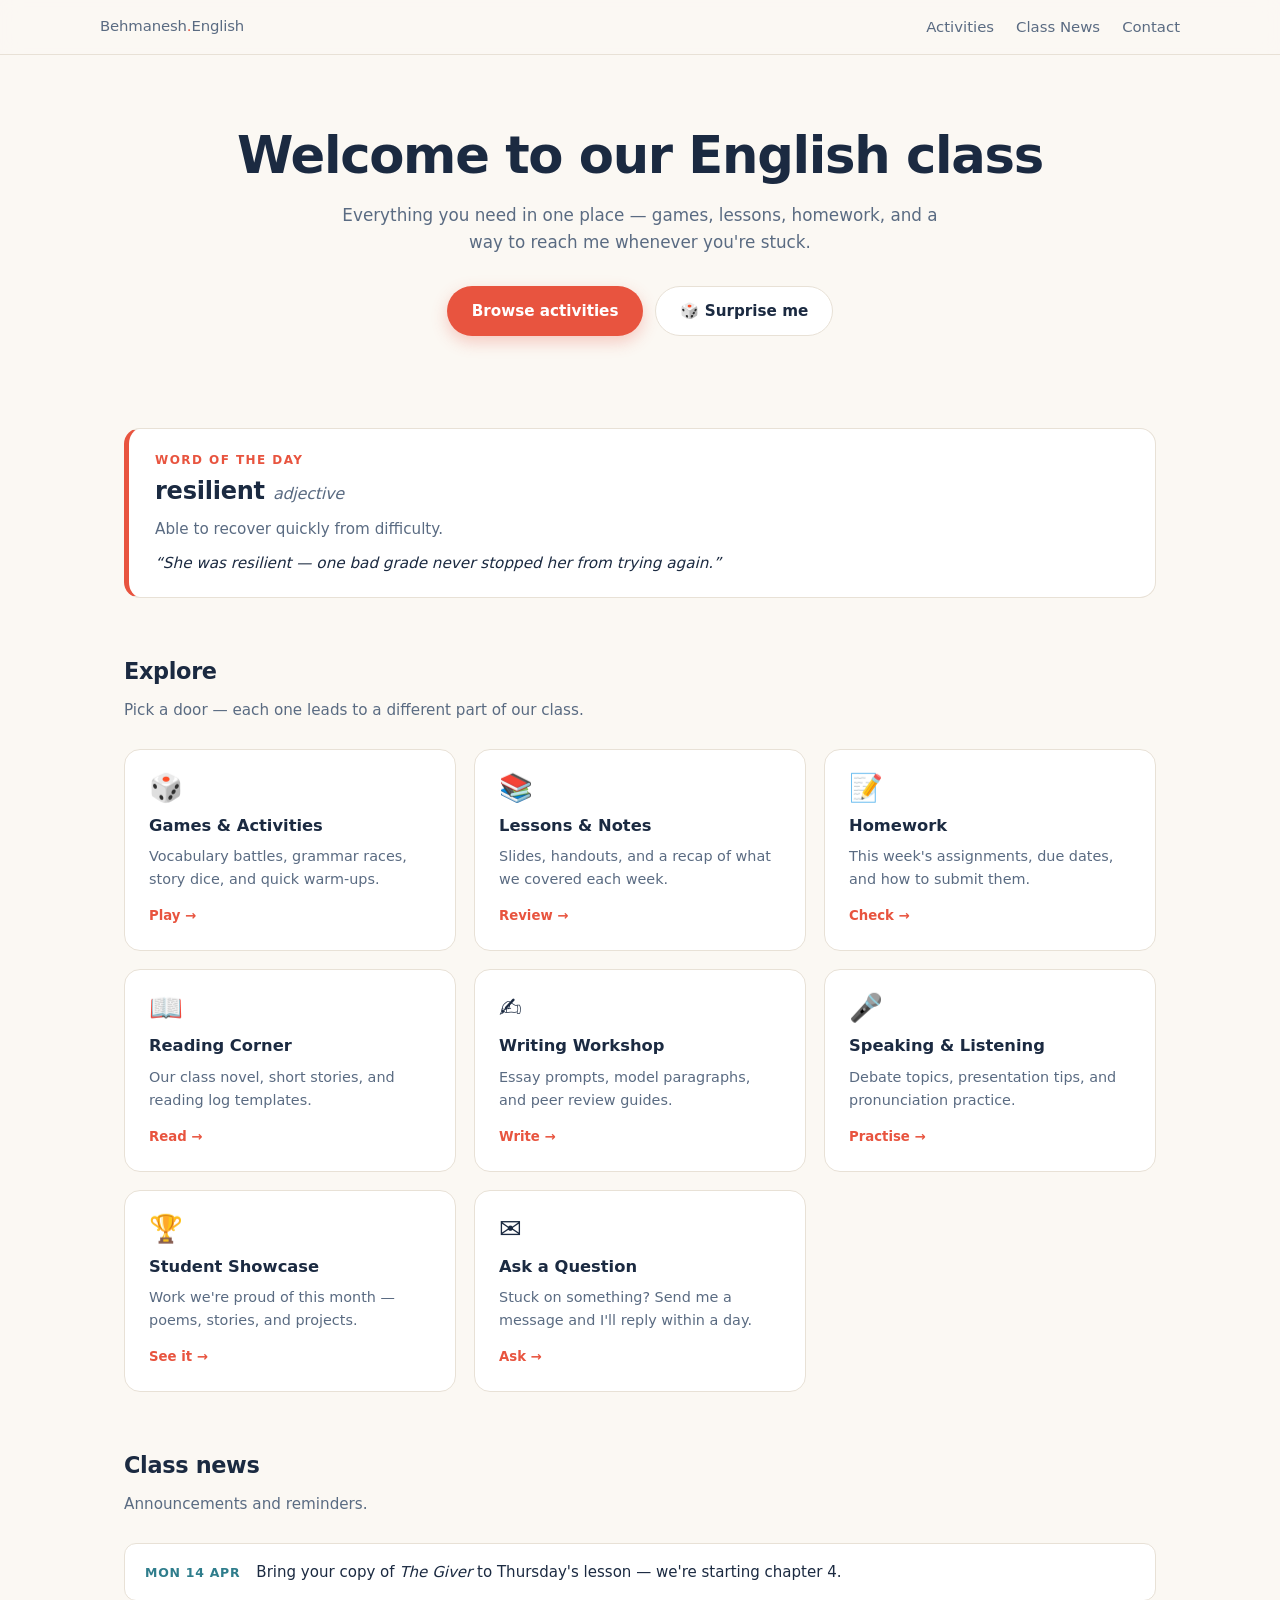
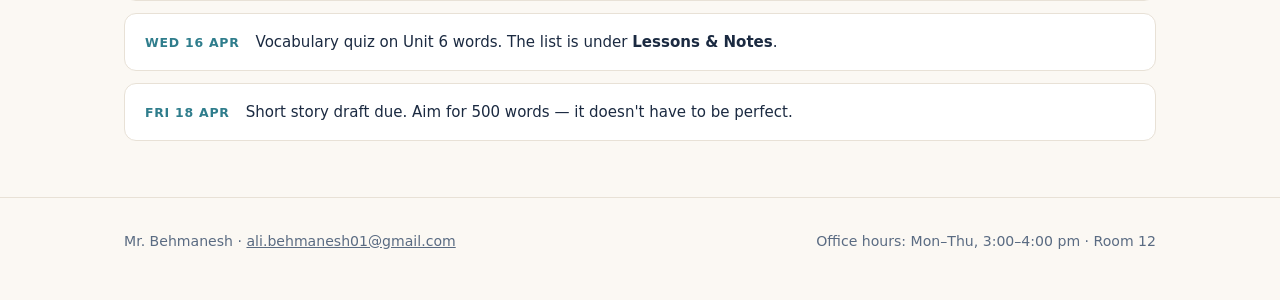
==== index.html @ 938a4d3a "Initial commit: Behmanesh.English — landing page, games hub, and ACG" ====
<!-- index.html -->
<!DOCTYPE html>
<html lang="en">
<head>
  <meta charset="UTF-8" />
  <meta name="viewport" content="width=device-width, initial-scale=1" />
  <title>Mr. Behmanesh's English Class</title>
  <link rel="stylesheet" href="style.css" />
</head>
<body>

<header>
  <div class="wrap nav">
    <a class="brand" href="#">Behmanesh<span>.</span>English</a>
    <ul>
      <li><a href="#activities">Activities</a></li>
      <li><a href="#news">Class News</a></li>
      <li><a href="#contact">Contact</a></li>
    </ul>
  </div>
</header>

<main class="wrap">

  <section class="hero">
    <!-- <span class="eyebrow">Room 12 · Grade 9</span> -->
    <h1>Welcome to our English class</h1>
    <p>Everything you need in one place — games, lessons, homework, and a way to reach me whenever you're stuck.</p>
    <div class="actions">
      <a href="#activities" class="btn btn-primary">Browse activities</a>
      <button id="surprise" class="btn btn-ghost" type="button">🎲 Surprise me</button>
    </div>
    <p class="surprise" id="surpriseOut" aria-live="polite"></p>
  </section>

  <div class="wotd">
    <div class="wotd-body">
      <div class="wotd-label">Word of the day</div>
      <h3><span id="wotd-word">—</span> <span class="pos" id="wotd-pos"></span></h3>
      <p id="wotd-def"></p>
      <p class="example" id="wotd-ex"></p>
    </div>
  </div>

  <section id="activities">
    <h2>Explore</h2>
    <p class="section-sub">Pick a door — each one leads to a different part of our class.</p>
    <div class="grid">

      <a class="card" href="games/index.html">
        <span class="card-icon">🎲</span>
        <h3>Games &amp; Activities</h3>
        <p>Vocabulary battles, grammar races, story dice, and quick warm-ups.</p>
        <span class="card-link">Play →</span>
      </a>

      <a class="card" href="lessons.html">
        <span class="card-icon">📚</span>
        <h3>Lessons &amp; Notes</h3>
        <p>Slides, handouts, and a recap of what we covered each week.</p>
        <span class="card-link">Review →</span>
      </a>

      <a class="card" href="homework.html">
        <span class="card-icon">📝</span>
        <h3>Homework</h3>
        <p>This week's assignments, due dates, and how to submit them.</p>
        <span class="card-link">Check →</span>
      </a>

      <a class="card" href="reading.html">
        <span class="card-icon">📖</span>
        <h3>Reading Corner</h3>
        <p>Our class novel, short stories, and reading log templates.</p>
        <span class="card-link">Read →</span>
      </a>

      <a class="card" href="writing.html">
        <span class="card-icon">✍️</span>
        <h3>Writing Workshop</h3>
        <p>Essay prompts, model paragraphs, and peer review guides.</p>
        <span class="card-link">Write →</span>
      </a>

      <a class="card" href="speaking.html">
        <span class="card-icon">🎤</span>
        <h3>Speaking &amp; Listening</h3>
        <p>Debate topics, presentation tips, and pronunciation practice.</p>
        <span class="card-link">Practise →</span>
      </a>

      <a class="card" href="showcase.html">
        <span class="card-icon">🏆</span>
        <h3>Student Showcase</h3>
        <p>Work we're proud of this month — poems, stories, and projects.</p>
        <span class="card-link">See it →</span>
      </a>

      <a class="card" href="contact.html">
        <span class="card-icon">✉️</span>
        <h3>Ask a Question</h3>
        <p>Stuck on something? Send me a message and I'll reply within a day.</p>
        <span class="card-link">Ask →</span>
      </a>

    </div>
  </section>

  <section id="news">
    <h2>Class news</h2>
    <p class="section-sub">Announcements and reminders.</p>
    <ul class="news">
      <li>
        <time>Mon 14 Apr</time>
        <p>Bring your copy of <em>The Giver</em> to Thursday's lesson — we're starting chapter 4.</p>
      </li>
      <li>
        <time>Wed 16 Apr</time>
        <p>Vocabulary quiz on Unit 6 words. The list is under <strong>Lessons &amp; Notes</strong>.</p>
      </li>
      <li>
        <time>Fri 18 Apr</time>
        <p>Short story draft due. Aim for 500 words — it doesn't have to be perfect.</p>
      </li>
    </ul>
  </section>

</main>

<footer id="contact">
  <div class="wrap foot">
    <p>Mr. Behmanesh · <a href="mailto:ali.behmanesh01@gmail.com">ali.behmanesh01@gmail.com</a></p>
    <p>Office hours: Mon–Thu, 3:00–4:00 pm · Room 12</p>
  </div>
</footer>

<script src="script.js"></script>
</body>
</html>
---- style.css ----
/* style.css */
:root{
  --ink:#1b2a41;
  --ink-soft:#5a6b82;
  --accent:#e8543f;
  --teal:#2f7d8c;
  --bg:#fbf8f3;
  --card:#ffffff;
  --line:#e8e1d6;
  --radius:16px;
}
*{box-sizing:border-box;margin:0;padding:0}
body{
  font-family:system-ui,-apple-system,"Segoe UI",Roboto,sans-serif;
  background:var(--bg);
  color:var(--ink);
  line-height:1.6;
  -webkit-font-smoothing:antialiased;
}
.wrap{max-width:1080px;margin:0 auto;padding:0 24px}
a{color:inherit}

/* ---------- header ---------- */
header{
  position:sticky;top:0;z-index:20;
  background:rgba(251,248,243,.88);
  backdrop-filter:blur(10px);
  border-bottom:1px solid var(--line);
}
.nav{display:flex;align-items:center;justify-content:space-between;gap:20px;padding:14px 0;flex-wrap:wrap}
.brand{font-weight:800;letter-spacing:-.01em;font-size:1.05rem;text-decoration:none}
.brand span{color:var(--accent)}
.nav ul{display:flex;gap:22px;list-style:none;flex-wrap:wrap}
.nav a{text-decoration:none;font-size:.93rem;color:var(--ink-soft);font-weight:500}
.nav a:hover{color:var(--accent)}

/* ---------- hero ---------- */
.hero{padding:72px 0 48px;text-align:center}
/* .eyebrow{
  display:inline-block;font-size:.78rem;font-weight:700;letter-spacing:.12em;
  text-transform:uppercase;color:var(--teal);background:#e7f1f2;
  padding:6px 14px;border-radius:999px;margin-bottom:20px;
} */
h1{font-size:clamp(2rem,5.5vw,3.2rem);line-height:1.12;letter-spacing:-.025em;font-weight:800}
.hero p{max-width:600px;margin:18px auto 0;color:var(--ink-soft);font-size:1.05rem}
.actions{display:flex;gap:12px;justify-content:center;flex-wrap:wrap;margin-top:30px}
.btn{
  display:inline-block;padding:12px 24px;border-radius:999px;font-weight:600;
  font-size:.95rem;text-decoration:none;border:1px solid transparent;cursor:pointer;
  font-family:inherit;transition:transform .15s ease, box-shadow .15s ease, background .15s;
}
.btn:hover{transform:translateY(-2px)}
.btn-primary{background:var(--accent);color:#fff;box-shadow:0 6px 16px rgba(232,84,63,.28)}
.btn-primary:hover{background:#d9452f}
.btn-ghost{background:#fff;border-color:var(--line);color:var(--ink)}
.btn-ghost:hover{border-color:#cfc5b5}
.surprise{margin-top:22px;font-size:.95rem;color:var(--teal);font-weight:600;min-height:26px}

/* ---------- word of the day ---------- */
.wotd{
  display:flex;gap:20px;align-items:flex-start;flex-wrap:wrap;
  background:var(--card);border:1px solid var(--line);border-left:5px solid var(--accent);
  border-radius:var(--radius);padding:22px 26px;margin-bottom:56px;
}
.wotd-label{font-size:.75rem;font-weight:700;letter-spacing:.12em;text-transform:uppercase;color:var(--accent)}
.wotd h3{font-size:1.5rem;letter-spacing:-.01em;margin-top:2px}
.wotd .pos{font-style:italic;color:var(--ink-soft);font-weight:400;font-size:1rem}
.wotd p{color:var(--ink-soft);margin-top:6px;font-size:.95rem}
.wotd .example{color:var(--ink);font-style:italic;margin-top:10px}
.wotd-body{flex:1;min-width:240px}

/* ---------- sections ---------- */
section{padding-bottom:56px}
h2{font-size:1.4rem;letter-spacing:-.015em;margin-bottom:8px}
.section-sub{color:var(--ink-soft);font-size:.95rem;margin-bottom:26px}

.grid{display:grid;grid-template-columns:repeat(auto-fit,minmax(250px,1fr));gap:18px}
.card{
  display:flex;flex-direction:column;gap:6px;
  background:var(--card);border:1px solid var(--line);border-radius:var(--radius);
  padding:24px;text-decoration:none;
  transition:transform .18s ease, box-shadow .18s ease, border-color .18s ease;
}
.card:hover{transform:translateY(-4px);box-shadow:0 14px 28px rgba(27,42,65,.09);border-color:#dcd3c4}
.card-icon{font-size:1.7rem;line-height:1}
.card h3{font-size:1.02rem;margin-top:6px}
.card p{font-size:.9rem;color:var(--ink-soft);flex:1}
.card-link{font-size:.83rem;font-weight:700;color:var(--accent);margin-top:8px}

/* ---------- announcements ---------- */
.news{list-style:none;display:flex;flex-direction:column;gap:12px}
.news li{
  display:flex;gap:16px;align-items:baseline;
  background:var(--card);border:1px solid var(--line);border-radius:12px;padding:16px 20px;
}
.news time{font-size:.78rem;font-weight:700;color:var(--teal);white-space:nowrap;text-transform:uppercase;letter-spacing:.06em}
.news p{font-size:.94rem}

/* ---------- footer ---------- */
footer{border-top:1px solid var(--line);padding:32px 0 48px;color:var(--ink-soft);font-size:.88rem}
.foot{display:flex;justify-content:space-between;gap:16px;flex-wrap:wrap}

@media (max-width:560px){
  .hero{padding:48px 0 36px}
  .nav ul{gap:16px}
}
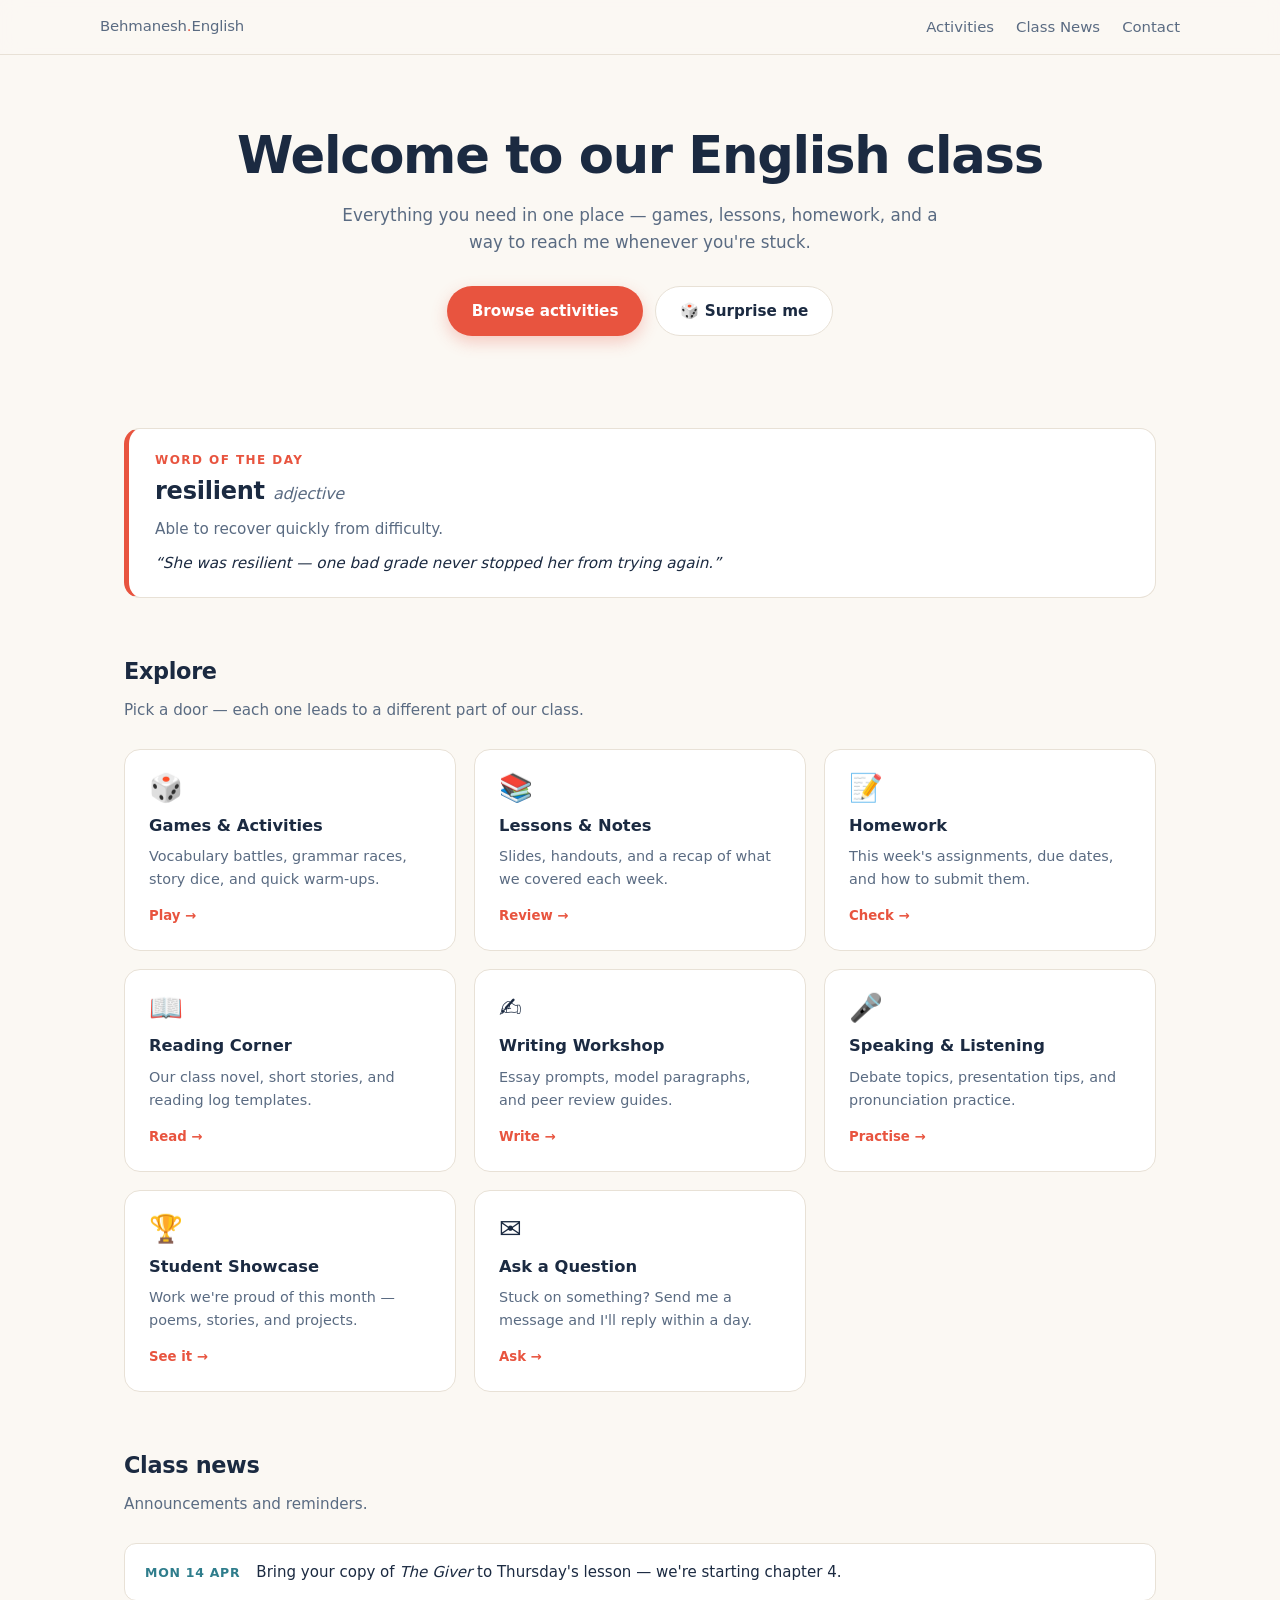
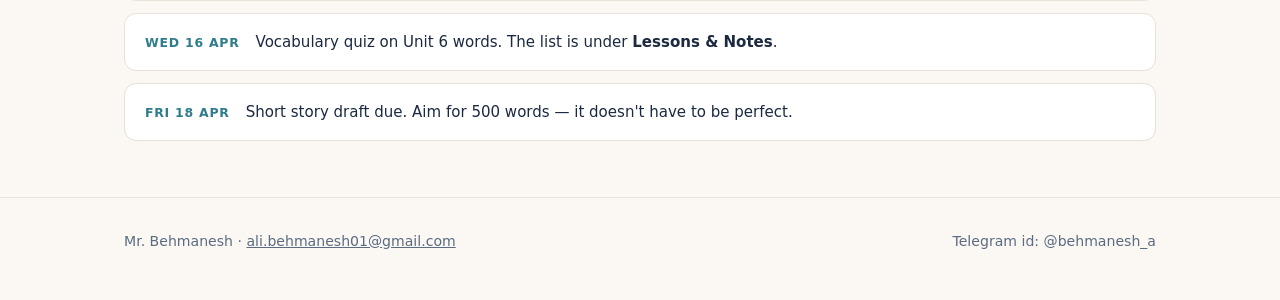
==== commit 644280a8: "## Running locally No build step. Just open `index.html` in a browser.  > If you click **Games** fro" ====
--- a/index.html
+++ b/index.html
@@ -130,7 +130,7 @@
 <footer id="contact">
   <div class="wrap foot">
     <p>Mr. Behmanesh · <a href="mailto:ali.behmanesh01@gmail.com">ali.behmanesh01@gmail.com</a></p>
-    <p>Office hours: Mon–Thu, 3:00–4:00 pm · Room 12</p>
+    <p>Telegram id: @behmanesh_a</p>
   </div>
 </footer>
 
